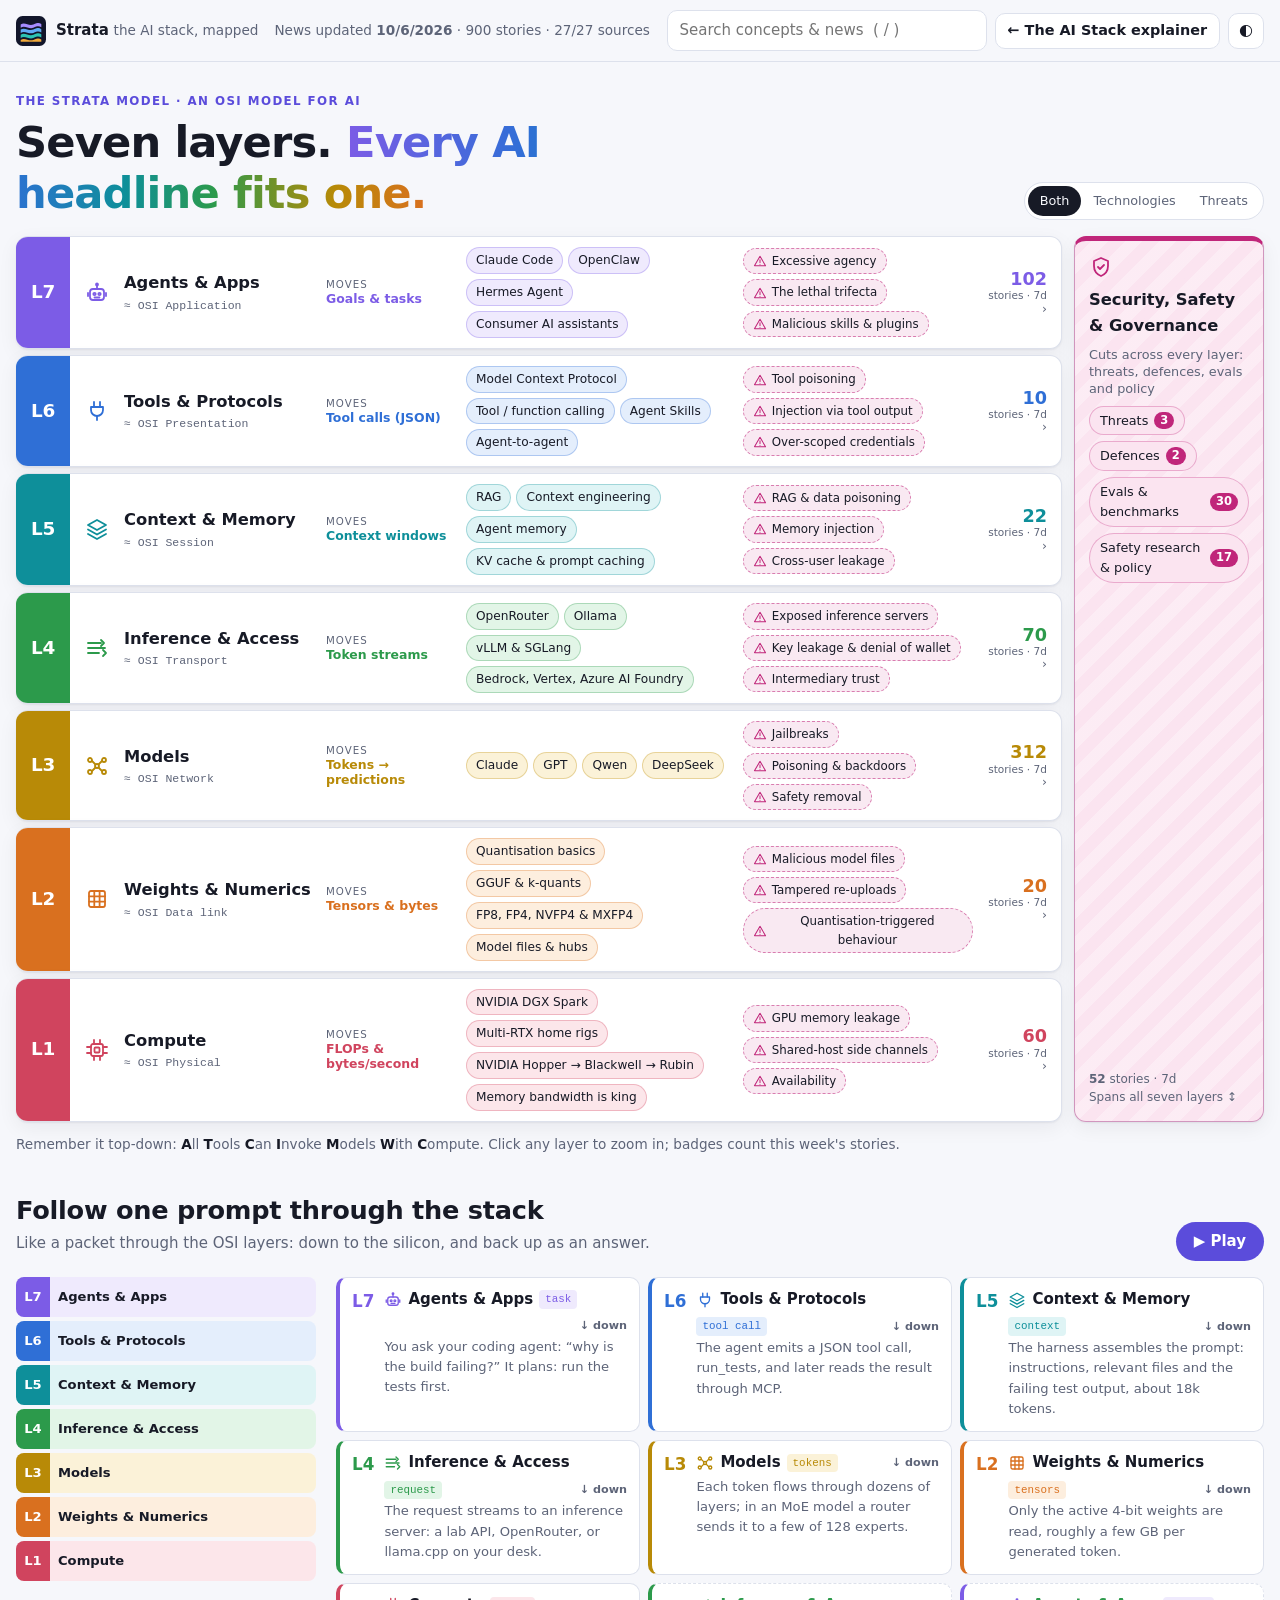
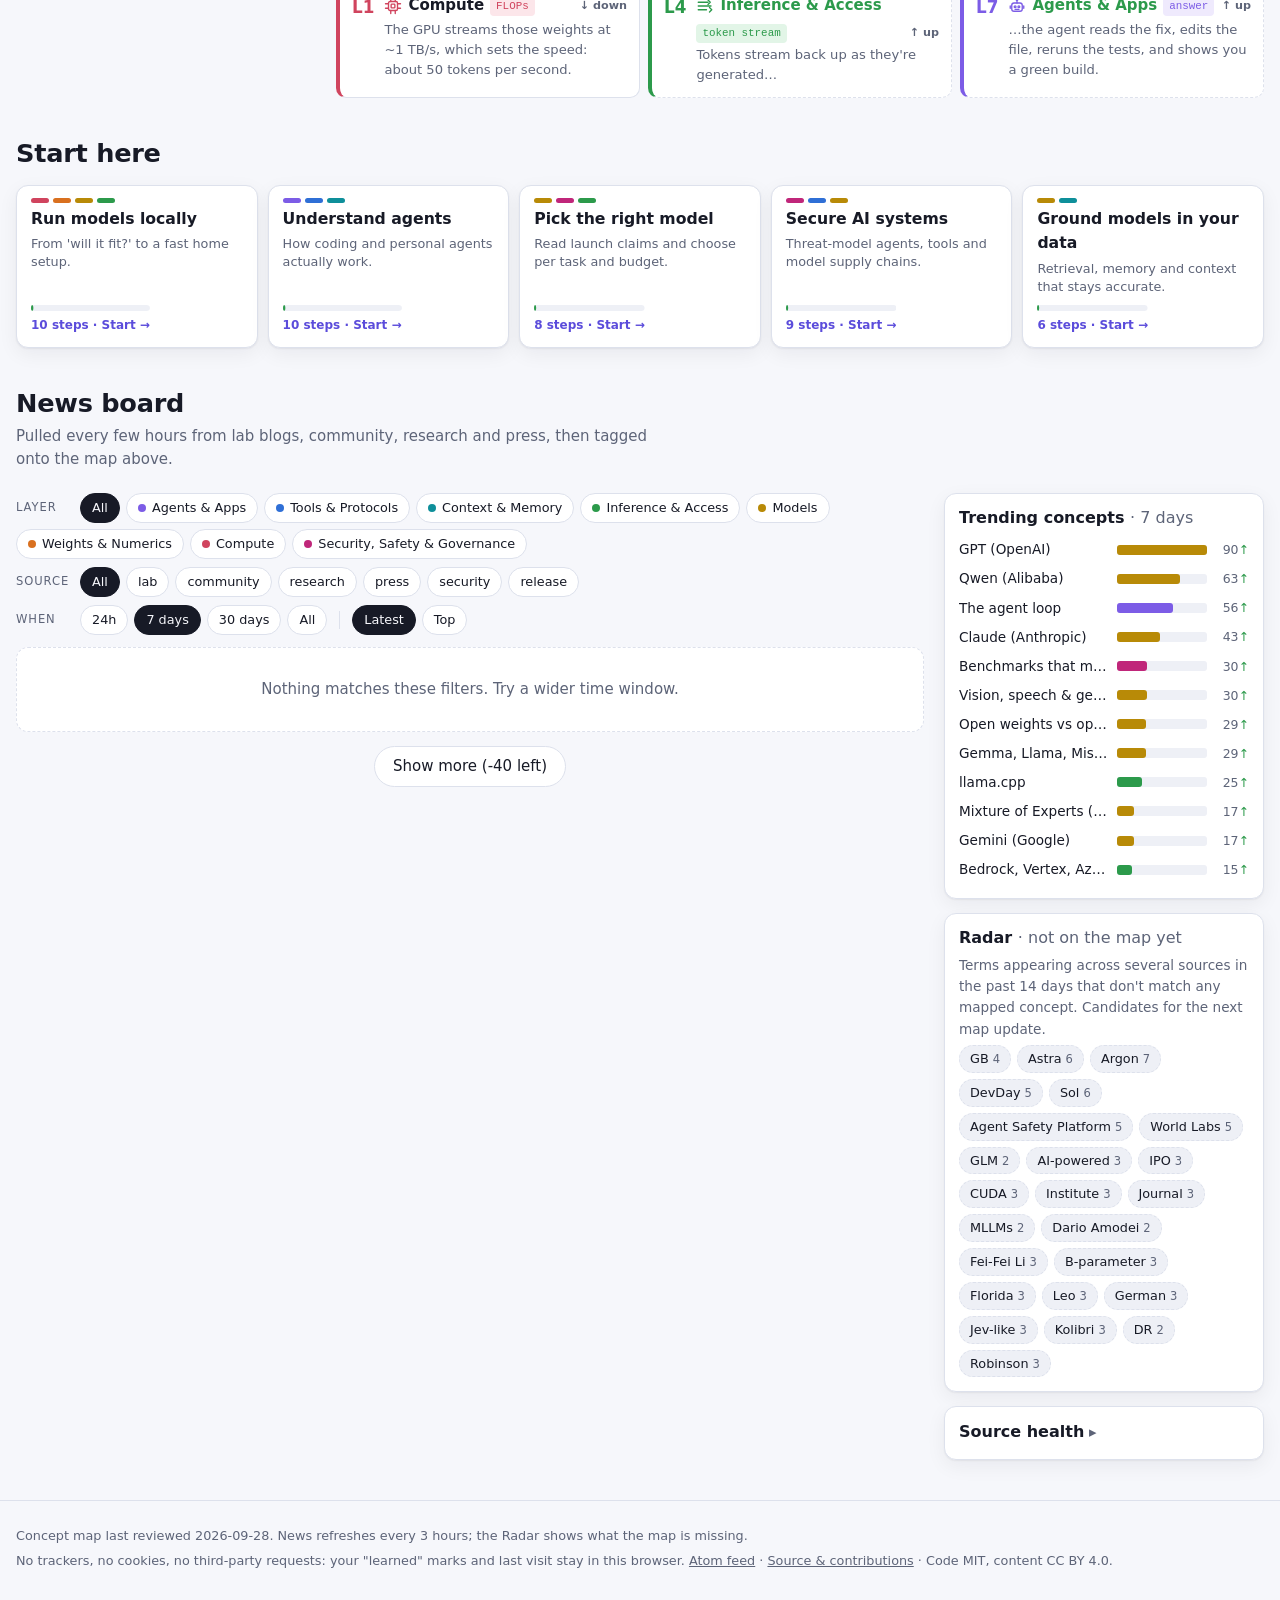
==== site/latest/index.html @ b3de7d46 "Move The AI Stack to the homepage; news map moves to /latest/ The explainer shell is now site/index." ====
<!doctype html>
<html lang="en">
<head>
  <meta charset="utf-8">
  <meta name="viewport" content="width=device-width, initial-scale=1">
  <meta http-equiv="Content-Security-Policy" content="default-src 'self'; script-src 'self'; style-src 'self'; img-src 'self' data:; connect-src 'self'; base-uri 'none'; form-action 'none'">
  <meta name="referrer" content="no-referrer">
  <title>Strata · Latest AI news, mapped</title>
  <meta name="description" content="A visual, self-updating map of the AI and LLM landscape: every concept explained with a diagram, guided learning paths, and a live news board tagged onto the map.">
  <meta name="theme-color" content="#0d1020">
  <meta property="og:type" content="website">
  <meta property="og:title" content="Strata · Latest AI news, mapped">
  <meta property="og:description" content="The Strata Model: an OSI model for AI. Seven layers, explained visually, with threats per layer and news that keeps it current.">
  <meta property="og:url" content="https://hmussana.github.io/Strata/latest/">
  <link rel="canonical" href="https://hmussana.github.io/Strata/latest/">
  <meta property="og:image" content="https://hmussana.github.io/Strata/assets/social-card.png">
  <meta name="twitter:card" content="summary_large_image">
  <link rel="icon" href="../assets/icon.svg" type="image/svg+xml">
  <link rel="apple-touch-icon" href="../assets/icon-192.png">
  <link rel="alternate" type="application/atom+xml" title="Strata news feed" href="../feed.xml">
  <link rel="stylesheet" href="../assets/styles.css">
  <script type="module" src="../assets/app.js"></script>
</head>
<body>
  <header class="topbar">
    <a class="brand" href="#" aria-label="Strata home">
      <img src="../assets/icon.svg" alt="" width="30" height="30">
      <span><strong>Strata</strong> <span class="brand-sub">the AI stack, mapped</span></span>
    </a>
    <div class="status" id="status" aria-live="polite">Loading…</div>
    <div class="top-actions">
      <label class="search">
        <span class="visually-hidden">Search concepts and news</span>
        <input id="search" type="search" placeholder="Search concepts & news  ( / )" autocomplete="off">
      </label>
      <div class="search-results" id="search-results" hidden></div>
      <a class="try-next" href="../"><span class="try-long">← The AI Stack explainer</span><span class="try-short">← Explainer</span></a>
      <button class="icon-btn" id="theme-toggle" type="button" aria-label="Toggle colour theme" title="Toggle theme">◐</button>
    </div>
  </header>

  <main>
    <section class="section hero" id="map" aria-labelledby="map-title">
      <div class="hero-head">
        <div>
          <p class="eyebrow">The Strata Model · an OSI model for AI</p>
          <h1 id="map-title">Seven layers. <span class="grad">Every AI headline fits one.</span></h1>
        </div>
        <div class="view-toggle" role="group" aria-label="What to show on each layer">
          <button type="button" data-view="both" aria-pressed="true">Both</button>
          <button type="button" data-view="tech" aria-pressed="false">Technologies</button>
          <button type="button" data-view="threats" aria-pressed="false">Threats</button>
        </div>
      </div>
      <div class="map-grid tower" id="tower" data-view="both">
        <div class="bands" id="bands"></div>
        <div class="pillar-wrap" id="pillar"></div>
      </div>
      <p class="mnemonic">Remember it top-down: <strong>A</strong>ll <strong>T</strong>ools <strong>C</strong>an <strong>I</strong>nvoke <strong>M</strong>odels <strong>W</strong>ith <strong>C</strong>ompute. Click any layer to zoom in; badges count this week's stories.</p>
    </section>

    <section class="section" id="journey" aria-labelledby="journey-title">
      <div class="section-head">
        <div>
          <h2 id="journey-title">Follow one prompt through the stack</h2>
          <p class="lede">Like a packet through the OSI layers: down to the silicon, and back up as an answer.</p>
        </div>
        <button class="play-btn" id="journey-play" type="button">▶ Play</button>
      </div>
      <div class="journey-wrap">
        <div class="mini-tower" id="mini-tower" aria-hidden="true"></div>
        <ol class="journey" id="journey-steps"></ol>
      </div>
    </section>

    <section class="section" id="start" aria-labelledby="paths-title">
      <div class="section-head"><h2 id="paths-title">Start here</h2></div>
      <div class="paths" id="paths"></div>
    </section>

    <section class="section" id="news" aria-labelledby="news-title">
      <div class="section-head">
        <div>
          <h2 id="news-title">News board</h2>
          <p class="lede">Pulled every few hours from lab blogs, community, research and press, then tagged onto the map above.</p>
        </div>
      </div>
      <div class="news-layout">
        <div class="news-main">
          <div class="filters" id="filters"></div>
          <div class="active-filter" id="active-filter" hidden></div>
          <div class="news-list" id="news-list"></div>
          <button class="more-btn" id="more" type="button" hidden>Show more</button>
        </div>
        <aside class="news-side">
          <div class="card">
            <h3>Trending concepts <span class="muted">· 7 days</span></h3>
            <div id="trending"></div>
          </div>
          <div class="card">
            <h3>Radar <span class="muted">· not on the map yet</span></h3>
            <p class="small muted">Terms appearing across several sources in the past 14 days that don't match any mapped concept. Candidates for the next map update.</p>
            <div id="radar"></div>
          </div>
          <div class="card">
            <details>
              <summary><h3>Source health</h3></summary>
              <div id="sources"></div>
            </details>
          </div>
        </aside>
      </div>
    </section>
  </main>

  <footer class="footer">
    <p>Concept map last reviewed <span id="reviewed">–</span>. News refreshes every 3 hours; the Radar shows what the map is missing.</p>
    <p>No trackers, no cookies, no third-party requests: your "learned" marks and last visit stay in this browser.
      <a href="../feed.xml">Atom feed</a> · <a href="https://github.com/hmussana/Strata">Source &amp; contributions</a> · Code MIT, content CC BY 4.0.</p>
  </footer>

  <div class="drawer-backdrop" id="backdrop" hidden></div>
  <aside class="drawer" id="drawer" aria-hidden="true" aria-labelledby="drawer-title" role="dialog">
    <button class="icon-btn drawer-close" id="drawer-close" type="button" aria-label="Close">✕</button>
    <div id="drawer-body"></div>
  </aside>
</body>
</html>
---- site/assets/styles.css ----
/* ---------- tokens ---------- */
:root {
  --bg: #f6f7fb;
  --surface: #ffffff;
  --surface-2: #eef0f6;
  --border: #dde1ec;
  --text: #171a26;
  --muted: #5d6478;
  --accent: #5b4cdb;
  --focus: #5b4cdb;
  --shadow: 0 1px 2px rgba(20, 24, 40, .06), 0 6px 20px rgba(20, 24, 40, .06);

  /* layer colours: strong (lines/text) + soft (fills) */
  --agents: #7c5ce6;     --agents-soft: #efeafd;
  --tools: #2f6fd6;      --tools-soft: #e4eefc;
  --context: #0e8f9a;    --context-soft: #dff4f5;
  --inference: #2c9a4b;  --inference-soft: #e2f5e7;
  --models: #b88a07;     --models-soft: #fbf2d8;
  --weights: #d9701f;    --weights-soft: #fdeede;
  --compute: #d0445e;    --compute-soft: #fce6ea;
  --security: #c0267a;   --security-soft: #fbe4f0;
  --ok: #2c9a4b;         --ok-soft: #e2f5e7;
  --bad: #d0445e;

  --dg-box: #ffffff;
  --dg-stroke: #b8bfd3;
  --dg-edge: #7a8299;
  --dg-bar: #7c5ce6;

  --radius: 12px;
  --font: ui-sans-serif, system-ui, -apple-system, "Segoe UI", Roboto, "Helvetica Neue", Arial, sans-serif;
  --mono: ui-monospace, "SF Mono", "JetBrains Mono", Menlo, Consolas, monospace;
  color-scheme: light;
}

@media (prefers-color-scheme: dark) {
  :root:not([data-theme="light"]) {
    --bg: #0d1020; --surface: #151a2d; --surface-2: #1c2238; --border: #2a3150;
    --text: #e7e9f3; --muted: #9aa2bd; --accent: #a594ff; --focus: #a594ff;
    --shadow: 0 1px 2px rgba(0, 0, 0, .3), 0 8px 24px rgba(0, 0, 0, .25);
    --agents: #a58cff;     --agents-soft: #262048;
    --tools: #6aa6ff;      --tools-soft: #16284a;
    --context: #3cc7d2;    --context-soft: #0e2e33;
    --inference: #4fcf73;  --inference-soft: #143220;
    --models: #f0c03b;     --models-soft: #372c0c;
    --weights: #ff9a4d;    --weights-soft: #3b2412;
    --compute: #f2718a;    --compute-soft: #3f1923;
    --security: #f06bb4;   --security-soft: #3d1530;
    --ok: #4fcf73;         --ok-soft: #143220;
    --bad: #f2718a;
    --dg-box: #1c2238; --dg-stroke: #3a4366; --dg-edge: #8891ad; --dg-bar: #a58cff;
    color-scheme: dark;
  }
}
:root[data-theme="dark"] {
  --bg: #0d1020; --surface: #151a2d; --surface-2: #1c2238; --border: #2a3150;
  --text: #e7e9f3; --muted: #9aa2bd; --accent: #a594ff; --focus: #a594ff;
  --shadow: 0 1px 2px rgba(0, 0, 0, .3), 0 8px 24px rgba(0, 0, 0, .25);
  --agents: #a58cff;     --agents-soft: #262048;
  --tools: #6aa6ff;      --tools-soft: #16284a;
  --context: #3cc7d2;    --context-soft: #0e2e33;
  --inference: #4fcf73;  --inference-soft: #143220;
  --models: #f0c03b;     --models-soft: #372c0c;
  --weights: #ff9a4d;    --weights-soft: #3b2412;
  --compute: #f2718a;    --compute-soft: #3f1923;
  --security: #f06bb4;   --security-soft: #3d1530;
  --ok: #4fcf73;         --ok-soft: #143220;
  --bad: #f2718a;
  --dg-box: #1c2238; --dg-stroke: #3a4366; --dg-edge: #8891ad; --dg-bar: #a58cff;
  color-scheme: dark;
}

/* per-layer colour binding */
.l-agents { --c: var(--agents); --c-soft: var(--agents-soft); }
.l-tools { --c: var(--tools); --c-soft: var(--tools-soft); }
.l-context { --c: var(--context); --c-soft: var(--context-soft); }
.l-inference { --c: var(--inference); --c-soft: var(--inference-soft); }
.l-models { --c: var(--models); --c-soft: var(--models-soft); }
.l-weights { --c: var(--weights); --c-soft: var(--weights-soft); }
.l-compute { --c: var(--compute); --c-soft: var(--compute-soft); }
.l-security { --c: var(--security); --c-soft: var(--security-soft); }

/* ---------- base ---------- */
* { box-sizing: border-box; }
html { scroll-behavior: smooth; }
body {
  overflow-wrap: break-word;
  margin: 0; background: var(--bg); color: var(--text);
  font: 15px/1.55 var(--font); -webkit-font-smoothing: antialiased;
}
a { color: var(--accent); }
h1, h2, h3 { line-height: 1.2; margin: 0; }
h1 { font-size: clamp(1.5rem, 3vw, 2rem); letter-spacing: -.02em; }
h2 { font-size: clamp(1.3rem, 2.5vw, 1.6rem); letter-spacing: -.01em; }
h3 { font-size: 1rem; }
p { margin: .4em 0; }
button { font: inherit; color: inherit; }
:focus-visible { outline: 2px solid var(--focus); outline-offset: 2px; border-radius: 6px; }
.muted { color: var(--muted); font-weight: 400; }
.small { font-size: .85rem; }
.visually-hidden { position: absolute; width: 1px; height: 1px; overflow: hidden; clip: rect(0 0 0 0); white-space: nowrap; }

/* ---------- top bar ---------- */
.topbar {
  position: sticky; top: 0; z-index: 30;
  display: flex; align-items: center; gap: 16px; flex-wrap: wrap;
  padding: 10px max(16px, calc((100vw - 1320px) / 2));
  background: color-mix(in srgb, var(--bg) 85%, transparent);
  backdrop-filter: blur(10px); border-bottom: 1px solid var(--border);
}
.brand { display: flex; align-items: center; gap: 10px; color: var(--text); text-decoration: none; }
.brand-sub { color: var(--muted); font-size: .85rem; }
.status { color: var(--muted); font-size: .85rem; flex: 1; min-width: 180px; }
.status .pill-new { background: var(--accent); color: #fff; border-radius: 999px; padding: 1px 8px; font-weight: 600; font-size: .78rem; text-decoration: none; }
.top-actions { position: relative; display: flex; gap: 8px; align-items: center; }
.search input {
  width: min(320px, 60vw); padding: 8px 12px; border-radius: 10px;
  border: 1px solid var(--border); background: var(--surface); color: var(--text); font: inherit;
}
.search-results {
  position: absolute; top: calc(100% + 6px); right: 0; width: min(420px, calc(100vw - 32px));
  max-height: 60vh; overflow: auto; background: var(--surface); border: 1px solid var(--border);
  border-radius: var(--radius); box-shadow: var(--shadow); padding: 6px; z-index: 40;
}
.search-results button {
  display: block; width: 100%; text-align: left; background: none; border: 0; padding: 8px 10px;
  border-radius: 8px; cursor: pointer;
}
.search-results button:hover, .search-results button:focus-visible { background: var(--surface-2); }
.search-results .sr-kind { font-size: .75rem; color: var(--muted); }
.search-results .sr-head { font-size: .72rem; text-transform: uppercase; letter-spacing: .08em; color: var(--muted); padding: 6px 10px 2px; }
.icon-btn {
  border: 1px solid var(--border); background: var(--surface); border-radius: 10px;
  width: 36px; height: 36px; cursor: pointer; display: grid; place-items: center; font-size: 1rem;
}

.try-next {
  border: 1px solid var(--border); background: var(--surface); border-radius: 10px; height: 36px; padding: 0 12px;
  display: inline-flex; align-items: center; white-space: nowrap; font-size: .9rem; font-weight: 600; text-decoration: none; color: var(--text);
}
.try-next:hover, .try-next:focus-visible { background: var(--surface-2); }
.try-short { display: none; }
@media (max-width: 640px) { .try-next { font-size: .8rem; padding: 0 8px; } .try-long { display: none; } .try-short { display: inline; } }

/* ---------- sections ---------- */
main { padding: 0 16px; }
.section { max-width: 1320px; margin: 28px auto 40px; }
.section-head { display: flex; justify-content: space-between; align-items: flex-end; gap: 20px; flex-wrap: wrap; margin-bottom: 16px; }
.lede { color: var(--muted); max-width: 70ch; }
.legend { display: flex; gap: 12px; flex-wrap: wrap; font-size: .8rem; color: var(--muted); }
.legend span { display: inline-flex; align-items: center; gap: 6px; }
.legend i { width: 10px; height: 10px; border-radius: 3px; background: var(--c); display: inline-block; }

/* ---------- stack map ---------- */
.map-grid { display: grid; grid-template-columns: minmax(0, 1fr) 190px; gap: 12px; align-items: stretch; }
.bands { display: flex; flex-direction: column; gap: 8px; min-width: 0; }

.band {
  position: relative; background: var(--surface); border: 1px solid var(--border);
  border-left: 5px solid var(--c); border-radius: var(--radius); box-shadow: var(--shadow);
  transition: border-color .2s, transform .2s;
}
.band-head {
  display: grid; grid-template-columns: minmax(180px, 250px) minmax(0, 1fr) auto; gap: 14px;
  align-items: center; padding: 12px 14px; cursor: pointer; width: 100%;
  background: none; border: 0; text-align: left; border-radius: var(--radius);
}
.band-head:hover { background: color-mix(in srgb, var(--c-soft) 55%, transparent); }
.band.open .band-head { background: var(--c-soft); border-bottom-left-radius: 0; border-bottom-right-radius: 0; }
.band-title { font-weight: 700; font-size: 1.02rem; color: var(--text); background: none; border: 0; padding: 0; cursor: pointer; text-align: left; }
.filter-row .sep { width: 1px; height: 18px; background: var(--border); margin: 0 6px; }
.band-tag { color: var(--muted); font-size: .8rem; line-height: 1.35; }
.band-cats { display: flex; flex-wrap: wrap; gap: 6px; }
.chip {
  display: inline-flex; align-items: center; gap: 6px; padding: 4px 10px; border-radius: 999px;
  background: var(--c-soft); color: var(--text); border: 1px solid color-mix(in srgb, var(--c) 30%, transparent);
  font-size: .8rem; cursor: pointer; white-space: nowrap; text-decoration: none;
}
.chip:hover { border-color: var(--c); }
.chip .n { font-variant-numeric: tabular-nums; background: var(--c); color: var(--surface); border-radius: 999px; padding: 0 6px; font-size: .72rem; font-weight: 700; }
.band-meta { text-align: right; font-size: .78rem; color: var(--muted); white-space: nowrap; line-height: 1.5; }
.band-meta strong { color: var(--c); font-size: 1.1rem; font-variant-numeric: tabular-nums; }
.band-chevron { display: inline-block; transition: transform .2s; margin-left: 6px; }
.band.open .band-chevron { transform: rotate(90deg); }

.pillar-wrap { display: flex; }
.pillar {
  flex: 1; display: flex; flex-direction: column; gap: 10px; padding: 14px; cursor: pointer;
  background: repeating-linear-gradient(135deg, var(--c-soft) 0 12px, color-mix(in srgb, var(--c-soft) 70%, var(--surface)) 12px 24px);
  border: 1px solid color-mix(in srgb, var(--c) 40%, var(--border)); border-top: 5px solid var(--c);
  border-radius: var(--radius); text-align: left; box-shadow: var(--shadow);
}
.pillar:hover, .pillar.open { border-color: var(--c); }
.pillar .band-cats { flex-direction: column; align-items: flex-start; }
.pillar { min-width: 0; }
.pillar .chip { white-space: normal; text-align: left; }
.pillar-note { font-size: .75rem; color: var(--muted); margin-top: auto; }

/* zoomed layer panel */
.zoom { padding: 16px 18px 20px; border-top: 1px solid var(--border); animation: zoomIn .25s ease; }
.zoom-panel { background: var(--surface); border: 1px solid var(--border); border-left: 5px solid var(--c); border-radius: var(--radius); box-shadow: var(--shadow); }
@keyframes zoomIn { from { opacity: 0; transform: scale(.985); } to { opacity: 1; transform: none; } }
.zoom-intro > * { min-width: 0; }
.zoom-intro { display: grid; grid-template-columns: minmax(0, 1fr) minmax(0, 1.2fr); gap: 24px; align-items: start; }
.zoom-intro p { color: var(--text); }
.cats { display: grid; grid-template-columns: repeat(auto-fill, minmax(260px, 1fr)); gap: 12px; margin-top: 18px; }
.cat { background: var(--surface-2); border-radius: 10px; padding: 12px; border: 1px solid transparent; }
.cat.flash { border-color: var(--c); animation: flash 1.2s ease; }
@keyframes flash { 0% { box-shadow: 0 0 0 0 var(--c); } 100% { box-shadow: 0 0 0 10px transparent; } }
.cat h4 { margin: 0 0 2px; font-size: .95rem; }
.cat > p { font-size: .8rem; color: var(--muted); margin: 0 0 8px; }
.item-btn {
  display: flex; flex-direction: column; gap: 2px; width: 100%; text-align: left;
  background: var(--surface); border: 1px solid var(--border); border-radius: 8px; padding: 8px 10px;
  margin-top: 6px; cursor: pointer;
}
.item-btn:hover { border-color: var(--c); }
.item-btn .nm { font-weight: 600; font-size: .9rem; }
.item-btn .sm { font-size: .78rem; color: var(--muted); line-height: 1.4; }
.item-btn .heat { font-size: .7rem; background: var(--c); color: var(--surface); border-radius: 999px; padding: 0 6px; vertical-align: 1px; }
.item-btn.learned .nm::after { content: " ✓"; color: var(--ok); }
.kind { font-size: .62rem; margin-right: 4px; text-transform: uppercase; letter-spacing: .06em; color: var(--muted); border: 1px solid var(--border); border-radius: 4px; padding: 0 4px; }
.heat { font-variant-numeric: tabular-nums; font-weight: 700; }
.cat-diagram-btn { background: none; border: 0; color: var(--accent); cursor: pointer; font-size: .78rem; padding: 0; }

/* ---------- diagrams ---------- */
.diagram { margin: 12px 0; }
.dg-scroll { overflow-x: auto; background: var(--surface-2); border-radius: 10px; padding: 12px; }
.dg-svg { display: block; width: 100%; min-width: 520px; height: auto; font-family: var(--font); }
.diagram figcaption { font-size: .78rem; color: var(--muted); margin-top: 6px; }
.dg-box { fill: var(--dg-box); stroke: var(--dg-stroke); stroke-width: 1.2; }
.dg-label { fill: var(--text); font-weight: 650; }
.dg-sub { fill: var(--muted); }
.dg-edge { stroke: var(--dg-edge); stroke-width: 1.6; fill: none; }
.dg-return { stroke-dasharray: 5 4; }
.dg-spoke { stroke-dasharray: 3 4; }
.dg-lifeline { stroke: var(--dg-stroke); stroke-dasharray: 4 5; }
.dg-arrowhead { fill: var(--dg-edge); }
.dg-hl .dg-box, .dg-end .dg-box { fill: var(--c-soft, var(--surface-2)); stroke: var(--c, var(--accent)); stroke-width: 1.6; }
.dg-dim .dg-box { opacity: .55; }
.dg-dim text { opacity: .7; }
.dg-bar { fill: var(--c, var(--dg-bar)); opacity: .85; }
.dg-divider { stroke: var(--dg-stroke); }
.dg-bullet { fill: var(--c, var(--accent)); }
.dg-col0 .dg-box, .dg-col1 .dg-box, .dg-col2 .dg-box { fill: var(--dg-box); }
.dg-col0 .dg-label { fill: var(--c, var(--accent)); }

/* ---------- drawer ---------- */
.drawer-backdrop { position: fixed; inset: 0; background: rgba(8, 10, 20, .45); z-index: 50; }
.drawer {
  position: fixed; top: 0; right: 0; bottom: 0; z-index: 60; width: min(640px, 100vw);
  background: var(--surface); border-left: 1px solid var(--border); box-shadow: var(--shadow);
  display: none; overflow-y: auto; padding: 22px 22px 40px;
}
.drawer.open { display: block; animation: slideIn .25s ease; }
@keyframes slideIn { from { transform: translateX(100%); } to { transform: none; } }
.drawer-close { position: sticky; top: 0; float: right; z-index: 2; }
.crumbs { font-size: .78rem; color: var(--muted); margin-bottom: 6px; }
.crumbs button { background: none; border: 0; padding: 0; color: var(--c); cursor: pointer; font-size: inherit; }
.drawer h2 { margin-bottom: 6px; padding-right: 44px; }
.badges { display: flex; gap: 6px; flex-wrap: wrap; margin: 6px 0 10px; }
.badge { font-size: .72rem; border-radius: 999px; padding: 2px 9px; background: var(--c-soft); color: var(--text); border: 1px solid color-mix(in srgb, var(--c) 35%, transparent); }
.summary-lg { font-size: 1.05rem; font-weight: 500; }
.why { background: var(--c-soft); border-left: 3px solid var(--c); padding: 10px 14px; border-radius: 0 10px 10px 0; margin: 14px 0; }
.why strong { display: block; font-size: .72rem; text-transform: uppercase; letter-spacing: .08em; color: var(--c); }
.drawer h3 { margin: 20px 0 8px; font-size: .8rem; text-transform: uppercase; letter-spacing: .08em; color: var(--muted); }
.related { display: flex; gap: 6px; flex-wrap: wrap; }
.links a { margin-right: 14px; }
.learn-toggle { margin-top: 10px; border: 1px solid var(--border); background: var(--surface-2); border-radius: 999px; padding: 6px 14px; cursor: pointer; }
.learn-toggle[aria-pressed="true"] { background: var(--ok-soft); border-color: var(--ok); }
.mini-news { list-style: none; padding: 0; margin: 0; }
.mini-news li { padding: 8px 0; border-bottom: 1px solid var(--border); }
.mini-news a { color: var(--text); text-decoration: none; font-weight: 550; }
.mini-news a:hover { color: var(--accent); }
.mini-news .meta { font-size: .75rem; color: var(--muted); }

/* ---------- news ---------- */
.news-layout { display: grid; grid-template-columns: minmax(0, 1fr) 320px; gap: 20px; align-items: start; }
.filters { display: flex; flex-direction: column; gap: 8px; margin-bottom: 12px; }
.filter-row { display: flex; flex-wrap: wrap; gap: 6px; align-items: center; }
.filter-row .lbl { font-size: .72rem; text-transform: uppercase; letter-spacing: .08em; color: var(--muted); width: 58px; }
.fbtn {
  border: 1px solid var(--border); background: var(--surface); border-radius: 999px; padding: 4px 11px;
  font-size: .8rem; cursor: pointer; display: inline-flex; gap: 6px; align-items: center;
}
.fbtn[aria-pressed="true"] { background: var(--text); color: var(--bg); border-color: var(--text); }
.fbtn i { width: 8px; height: 8px; border-radius: 50%; background: var(--c); display: inline-block; }
.active-filter { font-size: .85rem; margin-bottom: 10px; }
.active-filter button { margin-left: 8px; }
.news-list { display: flex; flex-direction: column; gap: 10px; }
.news-card {
  background: var(--surface); border: 1px solid var(--border); border-radius: var(--radius);
  padding: 12px 14px; box-shadow: var(--shadow); position: relative;
}
.news-card.is-new { border-left: 3px solid var(--accent); }
.news-card .meta { font-size: .76rem; color: var(--muted); display: flex; gap: 8px; flex-wrap: wrap; align-items: center; }
.news-card h3 { font-size: 1rem; margin: 4px 0; }
.news-card h3 a { color: var(--text); text-decoration: none; }
.news-card h3 a:hover { color: var(--accent); text-decoration: underline; }
.news-card p, .news-card h3 { overflow-wrap: anywhere; }
.news-card p { font-size: .87rem; color: var(--muted); margin: 2px 0 8px; }
.news-card .tags { display: flex; gap: 6px; flex-wrap: wrap; }
.news-card .tags .chip { font-size: .74rem; padding: 2px 8px; }
.src-type { font-size: .66rem; text-transform: uppercase; letter-spacing: .08em; padding: 1px 6px; border-radius: 4px; background: var(--surface-2); color: var(--muted); }
.new-dot { font-size: .66rem; font-weight: 700; color: var(--accent); text-transform: uppercase; letter-spacing: .08em; }
.more-btn { margin: 14px auto; display: block; border: 1px solid var(--border); background: var(--surface); padding: 8px 18px; border-radius: 999px; cursor: pointer; }
.empty { padding: 30px; text-align: center; color: var(--muted); background: var(--surface); border: 1px dashed var(--border); border-radius: var(--radius); }
.empty code { font-family: var(--mono); font-size: .85em; background: var(--surface-2); padding: 1px 5px; border-radius: 4px; }

.news-side { display: flex; flex-direction: column; gap: 14px; position: sticky; top: 74px; }
.card { background: var(--surface); border: 1px solid var(--border); border-radius: var(--radius); padding: 14px; box-shadow: var(--shadow); }
.card h3 { margin-bottom: 8px; }
.card summary { cursor: pointer; list-style: none; }
.card summary h3 { display: inline; }
.card summary::after { content: " ▸"; color: var(--muted); }
.card details[open] summary::after { content: " ▾"; }
.trend-row { display: grid; grid-template-columns: minmax(0, 1fr) 90px 34px; gap: 8px; align-items: center; padding: 4px 0; background: none; border: 0; width: 100%; text-align: left; cursor: pointer; font-size: .85rem; }
.trend-row:hover .tn { color: var(--accent); }
.trend-row .tn { overflow: hidden; text-overflow: ellipsis; white-space: nowrap; }
.trend-row svg { width: 90px; height: 10px; display: block; }
.trend-row svg rect.bg { fill: var(--surface-2); }
.trend-row svg rect.fg { fill: var(--c); }
.trend-row .tv { font-variant-numeric: tabular-nums; text-align: right; font-size: .78rem; color: var(--muted); }
.up { color: var(--ok); }
.down { color: var(--bad); }
.radar-list { display: flex; flex-wrap: wrap; gap: 6px; }
.radar-list button { border: 1px dashed var(--border); background: var(--surface-2); border-radius: 999px; padding: 3px 10px; font-size: .8rem; cursor: pointer; }
.radar-list button:hover { border-color: var(--accent); }
.radar-list .n { color: var(--muted); font-size: .72rem; margin-left: 4px; }
.src-row { display: flex; justify-content: space-between; gap: 8px; font-size: .8rem; padding: 3px 0; border-bottom: 1px solid var(--border); }
.src-row .ok { color: var(--ok); }
.src-row .err { color: var(--bad); }

.footer { max-width: 1320px; margin: 0 auto; padding: 20px 16px 40px; color: var(--muted); font-size: .8rem; border-top: 1px solid var(--border); }

/* ---------- responsive ---------- */
@media (max-width: 1000px) {
  .news-layout { grid-template-columns: minmax(0, 1fr); }
  .news-side { position: static; }
  .zoom-intro { grid-template-columns: minmax(0, 1fr); }
}
@media (max-width: 760px) {
  .map-grid { grid-template-columns: 1fr; }
  .pillar .band-cats { flex-direction: row; flex-wrap: wrap; }
  .band-head { grid-template-columns: 1fr auto; }
  .band-head .band-cats { grid-column: 1 / -1; grid-row: 2; }
  .brand-sub { display: none; }
  .status { order: 3; flex-basis: 100%; }
  .top-actions { flex: 1; justify-content: flex-end; }
  .search input { width: 100%; }
  .search { flex: 1; }
  .drawer { padding: 16px 16px 40px; }
}
@media (prefers-reduced-motion: reduce) {
  *, *::before, *::after { animation: none !important; transition: none !important; scroll-behavior: auto !important; }
}

/* ---------- intro & learning paths ---------- */
.intro { margin-top: 36px; }
.intro h1 { font-size: clamp(1.7rem, 4vw, 2.6rem); max-width: 22ch; }
.intro .grad {
  background: linear-gradient(90deg, var(--agents), var(--tools) 30%, var(--context) 50%, var(--inference) 65%, var(--models) 85%, var(--weights));
  -webkit-background-clip: text; background-clip: text; color: transparent;
}
.intro .lede { font-size: 1.02rem; margin: 10px 0 18px; }
.paths { display: grid; grid-template-columns: repeat(auto-fill, minmax(210px, 1fr)); gap: 10px; }
.path-card {
  display: flex; flex-direction: column; gap: 4px; text-align: left; cursor: pointer;
  background: var(--surface); border: 1px solid var(--border); border-radius: var(--radius);
  padding: 12px 14px; box-shadow: var(--shadow); transition: border-color .15s, transform .15s;
}
.path-card:hover { border-color: var(--accent); transform: translateY(-1px); }
.path-card strong { font-size: .98rem; }
.path-blurb { font-size: .8rem; color: var(--muted); line-height: 1.4; flex: 1; }
.path-dots { display: flex; gap: 4px; }
.path-dots i { width: 18px; height: 5px; border-radius: 3px; background: var(--c); }
.path-foot { display: flex; flex-direction: column; gap: 5px; font-size: .75rem; color: var(--accent); font-weight: 600; margin-top: 6px; }
.path-foot svg { width: 100%; height: 6px; display: block; }
.path-foot rect.bg { fill: var(--surface-2); }
.path-foot rect.fg { fill: var(--ok); }
.path-nav {
  display: flex; justify-content: space-between; align-items: center; gap: 10px; flex-wrap: wrap;
  font-size: .8rem; color: var(--muted); background: var(--surface-2); border-radius: 10px;
  padding: 8px 12px; margin: 0 44px 12px 0;
}
.path-nav-bottom { margin: 22px 0 0; }
.path-steps { display: flex; gap: 3px; }
.path-steps i { width: 14px; height: 5px; border-radius: 3px; background: var(--border); }
.path-steps i.done { background: var(--ok); }
.path-steps i.cur { background: var(--c, var(--accent)); outline: 1px solid var(--text); }
.footer a { color: var(--muted); }

/* ---------- Strata Model tower ---------- */
.hero { margin-top: 30px; }
.hero-head { display: flex; justify-content: space-between; align-items: flex-end; gap: 16px; flex-wrap: wrap; margin-bottom: 16px; }
.eyebrow { text-transform: uppercase; letter-spacing: .12em; font-size: .74rem; font-weight: 700; color: var(--accent); margin: 0 0 6px; }
.hero h1 { font-size: clamp(1.7rem, 4vw, 2.7rem); max-width: 24ch; }
.hero .grad {
  background: linear-gradient(90deg, var(--agents), var(--tools) 30%, var(--context) 50%, var(--inference) 65%, var(--models) 85%, var(--weights));
  -webkit-background-clip: text; background-clip: text; color: transparent;
}
.view-toggle { display: inline-flex; border: 1px solid var(--border); border-radius: 999px; padding: 3px; background: var(--surface); }
.view-toggle button { border: 0; background: none; border-radius: 999px; padding: 5px 12px; font-size: .8rem; cursor: pointer; color: var(--muted); }
.view-toggle button[aria-pressed="true"] { background: var(--text); color: var(--bg); }
.mnemonic { color: var(--muted); font-size: .85rem; margin-top: 12px; }
.mnemonic strong { color: var(--text); }

.tower .bands { gap: 6px; }
.tower .band { border-left-width: 0; overflow: hidden; }
.tower .band-head {
  grid-template-columns: 54px 30px minmax(150px, 190px) 128px minmax(0, 1.15fr) minmax(0, 1fr) 62px;
  gap: 12px; padding: 10px 14px 10px 0; min-height: 68px;
}
.lnum {
  align-self: stretch; display: grid; place-items: center; margin: -10px 0;
  background: var(--c); color: var(--surface); font-weight: 800; font-size: 1.15rem; letter-spacing: -.02em;
}
.licon { color: var(--c); display: grid; place-items: center; }
.ico { width: 24px; height: 24px; }
.ico-s { width: 14px; height: 14px; flex: none; }
.ltitle { display: flex; flex-direction: column; gap: 1px; min-width: 0; }
.osi { font-size: .72rem; color: var(--muted); font-family: var(--mono); }
.lmoves { display: flex; flex-direction: column; font-size: .78rem; line-height: 1.25; }
.moves-label { font-size: .64rem; text-transform: uppercase; letter-spacing: .1em; color: var(--muted); }
.moves { font-weight: 600; color: var(--c); }
.lcol { display: flex; flex-wrap: wrap; gap: 5px; min-width: 0; }
.lcol .chip { font-size: .76rem; padding: 3px 9px; }
.threat-pill {
  display: inline-flex; align-items: center; gap: 5px; font-size: .74rem; padding: 3px 9px; border-radius: 999px; cursor: pointer;
  background: color-mix(in srgb, var(--security) 10%, var(--surface)); color: var(--text);
  border: 1px dashed color-mix(in srgb, var(--security) 55%, transparent);
}
.threat-pill .ico-s { color: var(--security); }
.threat-pill:hover { border-style: solid; }
.tower .band-meta { display: flex; flex-direction: column; align-items: flex-end; line-height: 1.15; }
.tower .band-meta span:first-of-type { font-size: .66rem; }
.tower[data-view="tech"] .col-threats, .tower[data-view="threats"] .col-tech { display: none; }
.tower[data-view="tech"] .band-head, .tower[data-view="threats"] .band-head {
  grid-template-columns: 54px 30px minmax(150px, 190px) 128px minmax(0, 1fr) 62px;
}
.tower .pillar { gap: 8px; }
.tower .pillar .licon { justify-content: start; }

/* zoomed layer: plain words + threats */
.plain { display: grid; grid-template-columns: minmax(0, 1fr) auto; gap: 16px; align-items: center; background: var(--c-soft); border-radius: 10px; padding: 12px 16px; margin-bottom: 16px; }
.plain-label { display: block; font-size: .68rem; text-transform: uppercase; letter-spacing: .1em; font-weight: 700; color: var(--c); margin-bottom: 2px; }
.plain-text { font-size: .98rem; }
.plain-facts { display: flex; gap: 18px; margin: 0; }
.plain-facts dt { font-size: .66rem; text-transform: uppercase; letter-spacing: .1em; color: var(--muted); }
.plain-facts dd { margin: 0; font-weight: 700; color: var(--c); white-space: nowrap; }
.zoom-h, .cat, .band, #journey { scroll-margin-top: 84px; }
.zoom-h { display: flex; align-items: center; gap: 6px; font-size: .78rem; text-transform: uppercase; letter-spacing: .1em; color: var(--muted); margin: 22px 0 10px; }
.zoom-h .ico-s { color: var(--security); }
.threats { display: grid; grid-template-columns: repeat(auto-fill, minmax(240px, 1fr)); gap: 10px; }
.threat {
  border: 1px solid color-mix(in srgb, var(--security) 35%, var(--border)); border-top: 3px solid var(--security);
  border-radius: 10px; padding: 12px; background: var(--surface); display: flex; flex-direction: column; gap: 4px;
}
.threat p { font-size: .82rem; margin: 0; color: var(--text); }
.threat .t-ex, .threat .t-def { color: var(--muted); }
.threat .t-ex span, .threat .t-def span { display: block; font-size: .64rem; text-transform: uppercase; letter-spacing: .1em; font-weight: 700; margin-top: 4px; }
.threat .t-ex span { color: var(--security); }
.threat .t-def span { color: var(--ok); }
.threat .chip { align-self: flex-start; margin-top: 6px; font-size: .74rem; }

/* follow a prompt */
.play-btn { border: 0; background: var(--accent); color: #fff; border-radius: 999px; padding: 8px 18px; font-weight: 700; cursor: pointer; }
.journey-wrap { display: grid; grid-template-columns: 300px minmax(0, 1fr); gap: 20px; align-items: start; }
.mini-tower { position: sticky; top: 84px; display: flex; flex-direction: column; gap: 4px; }
.mt-row {
  display: grid; grid-template-columns: 34px 1fr auto; align-items: center; gap: 8px; height: 40px; padding: 0 10px 0 0;
  background: var(--c-soft); border-radius: 8px; overflow: hidden; font-size: .82rem; font-weight: 600; transition: transform .3s, box-shadow .3s;
}
.mt-num { align-self: stretch; display: grid; place-items: center; background: var(--c); color: var(--surface); font-weight: 800; }
.mt-row.hot { transform: translateX(8px); box-shadow: 0 0 0 2px var(--c), var(--shadow); }
.packet { font-family: var(--mono); font-size: .7rem; color: var(--surface); background: var(--c); border-radius: 999px; padding: 0 8px; }
.packet:empty { display: none; }
.journey { list-style: none; margin: 0; padding: 0; display: grid; grid-template-columns: repeat(auto-fill, minmax(260px, 1fr)); gap: 8px; }
.j-step {
  position: relative; display: grid; grid-template-columns: auto 1fr; grid-template-rows: auto 1fr; gap: 2px 10px;
  background: var(--surface); border: 1px solid var(--border); border-left: 4px solid var(--c); border-radius: 10px; padding: 10px 12px;
  transition: transform .25s, box-shadow .25s, opacity .25s;
}
.j-num { grid-row: 1 / 3; font-weight: 800; color: var(--c); font-size: 1.05rem; }
.j-arrow { margin-left: auto; color: var(--muted); font-size: .7rem; font-weight: 700; white-space: nowrap; }
.j-step.up { border-style: dashed; border-left-style: solid; }
.j-head { display: flex; align-items: center; gap: 6px; flex-wrap: wrap; }
.j-head .ico { width: 18px; height: 18px; color: var(--c); }
.j-unit { font-family: var(--mono); font-size: .68rem; padding: 1px 6px; border-radius: 4px; background: var(--c-soft); color: var(--c); }
.j-step p { grid-column: 2; margin: 2px 0 0; font-size: .82rem; color: var(--muted); }
.journey:has(.active) .j-step { opacity: .45; }
.journey .j-step.done { opacity: .8; }
.journey .j-step.active { opacity: 1; transform: translateY(-3px); box-shadow: 0 0 0 2px var(--c), var(--shadow); }

@media (max-width: 1100px) {
  .tower .band-head, .tower[data-view] .band-head {
    grid-template-columns: 46px 26px minmax(0, 1fr) auto;
    grid-template-areas: "num icon title meta" "num moves moves moves" "num tech tech tech" "num threats threats threats";
    row-gap: 6px;
  }
  .lnum { grid-area: num; margin: -10px 0; }
  .licon { grid-area: icon; }
  .ltitle { grid-area: title; }
  .lmoves { grid-area: moves; flex-direction: row; gap: 6px; align-items: baseline; }
  .col-tech { grid-area: tech; }
  .col-threats { grid-area: threats; }
  .tower .band-meta { grid-area: meta; flex-direction: row; gap: 4px; align-items: baseline; }
  .plain { grid-template-columns: minmax(0, 1fr); }
  .journey-wrap { grid-template-columns: minmax(0, 1fr); }
  .mini-tower { position: static; }
}
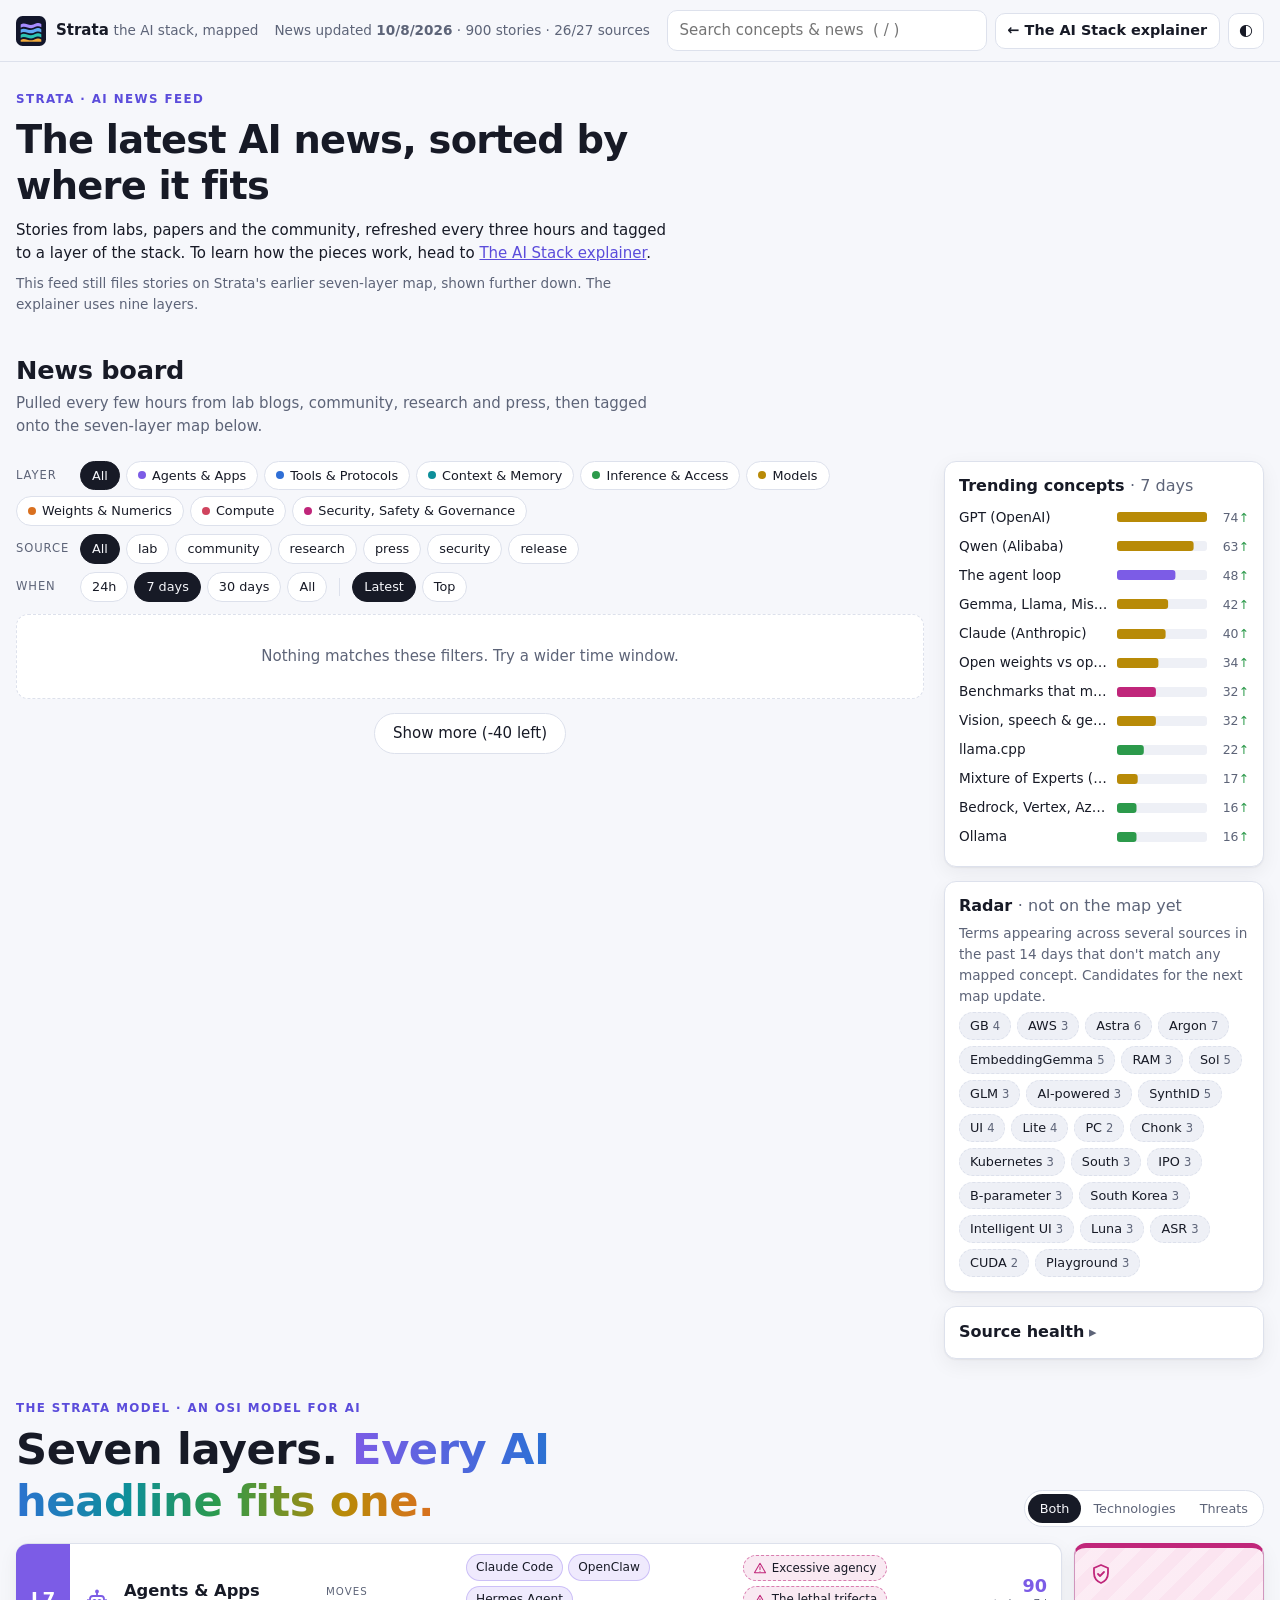
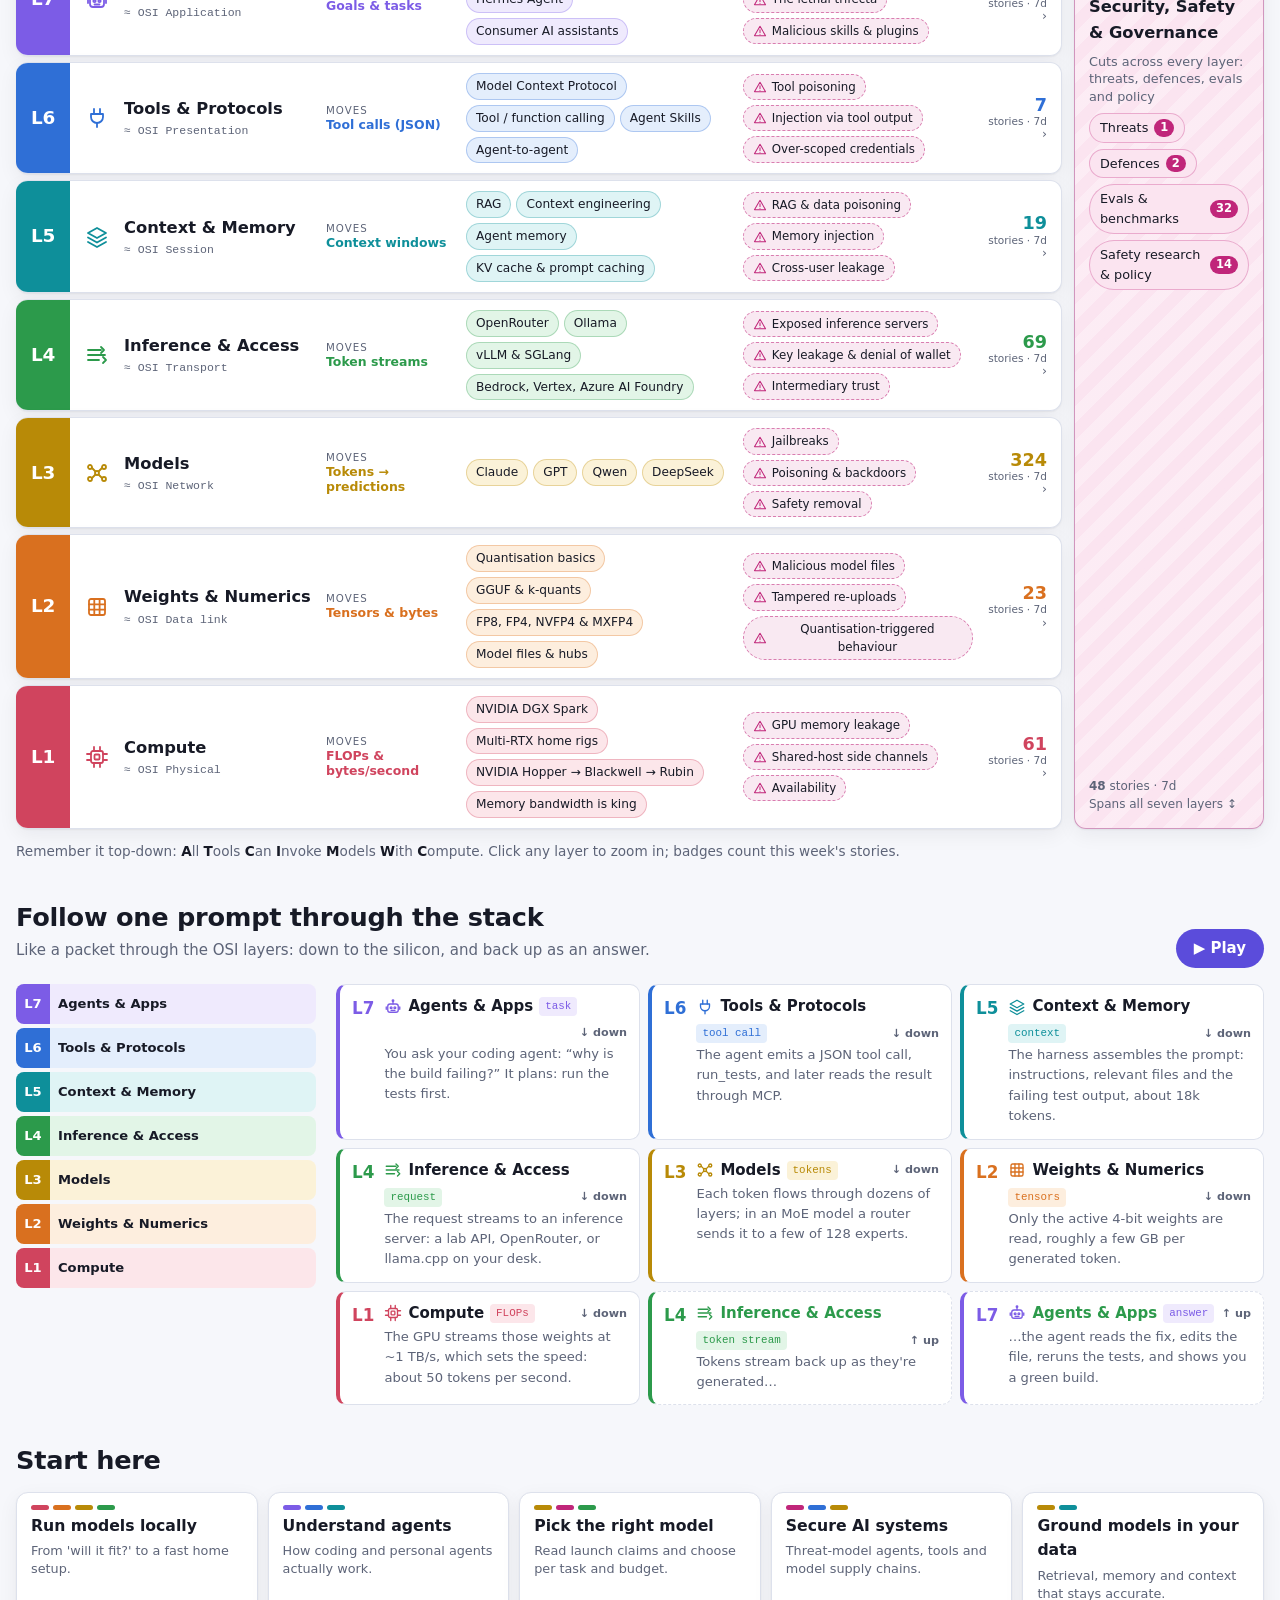
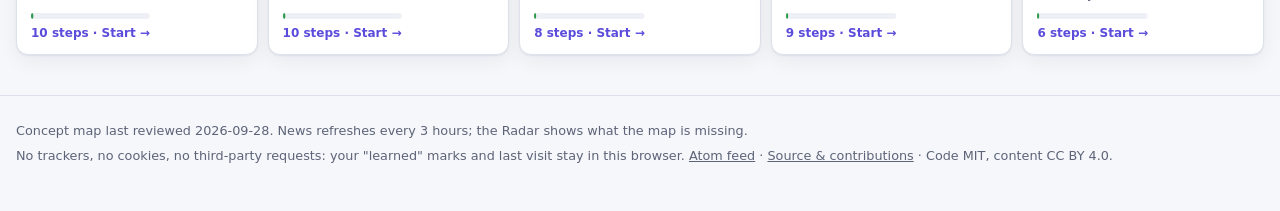
==== commit a9bc4e7c: "Explain what Strata is on the landing page; rename Latest to AI news - Landing page opens with a sho" ====
--- a/site/latest/index.html
+++ b/site/latest/index.html
@@ -3,126 +3,13 @@
 <head>
   <meta charset="utf-8">
   <meta name="viewport" content="width=device-width, initial-scale=1">
-  <meta http-equiv="Content-Security-Policy" content="default-src 'self'; script-src 'self'; style-src 'self'; img-src 'self' data:; connect-src 'self'; base-uri 'none'; form-action 'none'">
-  <meta name="referrer" content="no-referrer">
-  <title>Strata · Latest AI news, mapped</title>
-  <meta name="description" content="A visual, self-updating map of the AI and LLM landscape: every concept explained with a diagram, guided learning paths, and a live news board tagged onto the map.">
-  <meta name="theme-color" content="#0d1020">
-  <meta property="og:type" content="website">
-  <meta property="og:title" content="Strata · Latest AI news, mapped">
-  <meta property="og:description" content="The Strata Model: an OSI model for AI. Seven layers, explained visually, with threats per layer and news that keeps it current.">
-  <meta property="og:url" content="https://hmussana.github.io/Strata/latest/">
-  <link rel="canonical" href="https://hmussana.github.io/Strata/latest/">
-  <meta property="og:image" content="https://hmussana.github.io/Strata/assets/social-card.png">
-  <meta name="twitter:card" content="summary_large_image">
-  <link rel="icon" href="../assets/icon.svg" type="image/svg+xml">
-  <link rel="apple-touch-icon" href="../assets/icon-192.png">
-  <link rel="alternate" type="application/atom+xml" title="Strata news feed" href="../feed.xml">
-  <link rel="stylesheet" href="../assets/styles.css">
-  <script type="module" src="../assets/app.js"></script>
+  <meta http-equiv="Content-Security-Policy" content="default-src 'self'; script-src 'self'; style-src 'self'; img-src 'self' data:; base-uri 'none'; form-action 'none'">
+  <meta name="robots" content="noindex">
+  <link rel="canonical" href="https://hmussana.github.io/Strata/news/">
+  <title>Strata · AI news feed</title>
+  <script src="redirect.js"></script>
 </head>
 <body>
-  <header class="topbar">
-    <a class="brand" href="#" aria-label="Strata home">
-      <img src="../assets/icon.svg" alt="" width="30" height="30">
-      <span><strong>Strata</strong> <span class="brand-sub">the AI stack, mapped</span></span>
-    </a>
-    <div class="status" id="status" aria-live="polite">Loading…</div>
-    <div class="top-actions">
-      <label class="search">
-        <span class="visually-hidden">Search concepts and news</span>
-        <input id="search" type="search" placeholder="Search concepts & news  ( / )" autocomplete="off">
-      </label>
-      <div class="search-results" id="search-results" hidden></div>
-      <a class="try-next" href="../"><span class="try-long">← The AI Stack explainer</span><span class="try-short">← Explainer</span></a>
-      <button class="icon-btn" id="theme-toggle" type="button" aria-label="Toggle colour theme" title="Toggle theme">◐</button>
-    </div>
-  </header>
-
-  <main>
-    <section class="section hero" id="map" aria-labelledby="map-title">
-      <div class="hero-head">
-        <div>
-          <p class="eyebrow">The Strata Model · an OSI model for AI</p>
-          <h1 id="map-title">Seven layers. <span class="grad">Every AI headline fits one.</span></h1>
-        </div>
-        <div class="view-toggle" role="group" aria-label="What to show on each layer">
-          <button type="button" data-view="both" aria-pressed="true">Both</button>
-          <button type="button" data-view="tech" aria-pressed="false">Technologies</button>
-          <button type="button" data-view="threats" aria-pressed="false">Threats</button>
-        </div>
-      </div>
-      <div class="map-grid tower" id="tower" data-view="both">
-        <div class="bands" id="bands"></div>
-        <div class="pillar-wrap" id="pillar"></div>
-      </div>
-      <p class="mnemonic">Remember it top-down: <strong>A</strong>ll <strong>T</strong>ools <strong>C</strong>an <strong>I</strong>nvoke <strong>M</strong>odels <strong>W</strong>ith <strong>C</strong>ompute. Click any layer to zoom in; badges count this week's stories.</p>
-    </section>
-
-    <section class="section" id="journey" aria-labelledby="journey-title">
-      <div class="section-head">
-        <div>
-          <h2 id="journey-title">Follow one prompt through the stack</h2>
-          <p class="lede">Like a packet through the OSI layers: down to the silicon, and back up as an answer.</p>
-        </div>
-        <button class="play-btn" id="journey-play" type="button">▶ Play</button>
-      </div>
-      <div class="journey-wrap">
-        <div class="mini-tower" id="mini-tower" aria-hidden="true"></div>
-        <ol class="journey" id="journey-steps"></ol>
-      </div>
-    </section>
-
-    <section class="section" id="start" aria-labelledby="paths-title">
-      <div class="section-head"><h2 id="paths-title">Start here</h2></div>
-      <div class="paths" id="paths"></div>
-    </section>
-
-    <section class="section" id="news" aria-labelledby="news-title">
-      <div class="section-head">
-        <div>
-          <h2 id="news-title">News board</h2>
-          <p class="lede">Pulled every few hours from lab blogs, community, research and press, then tagged onto the map above.</p>
-        </div>
-      </div>
-      <div class="news-layout">
-        <div class="news-main">
-          <div class="filters" id="filters"></div>
-          <div class="active-filter" id="active-filter" hidden></div>
-          <div class="news-list" id="news-list"></div>
-          <button class="more-btn" id="more" type="button" hidden>Show more</button>
-        </div>
-        <aside class="news-side">
-          <div class="card">
-            <h3>Trending concepts <span class="muted">· 7 days</span></h3>
-            <div id="trending"></div>
-          </div>
-          <div class="card">
-            <h3>Radar <span class="muted">· not on the map yet</span></h3>
-            <p class="small muted">Terms appearing across several sources in the past 14 days that don't match any mapped concept. Candidates for the next map update.</p>
-            <div id="radar"></div>
-          </div>
-          <div class="card">
-            <details>
-              <summary><h3>Source health</h3></summary>
-              <div id="sources"></div>
-            </details>
-          </div>
-        </aside>
-      </div>
-    </section>
-  </main>
-
-  <footer class="footer">
-    <p>Concept map last reviewed <span id="reviewed">–</span>. News refreshes every 3 hours; the Radar shows what the map is missing.</p>
-    <p>No trackers, no cookies, no third-party requests: your "learned" marks and last visit stay in this browser.
-      <a href="../feed.xml">Atom feed</a> · <a href="https://github.com/hmussana/Strata">Source &amp; contributions</a> · Code MIT, content CC BY 4.0.</p>
-  </footer>
-
-  <div class="drawer-backdrop" id="backdrop" hidden></div>
-  <aside class="drawer" id="drawer" aria-hidden="true" aria-labelledby="drawer-title" role="dialog">
-    <button class="icon-btn drawer-close" id="drawer-close" type="button" aria-label="Close">✕</button>
-    <div id="drawer-body"></div>
-  </aside>
+  <p>The news feed has moved to <a href="../news/">Strata's AI news feed</a>.</p>
 </body>
 </html>
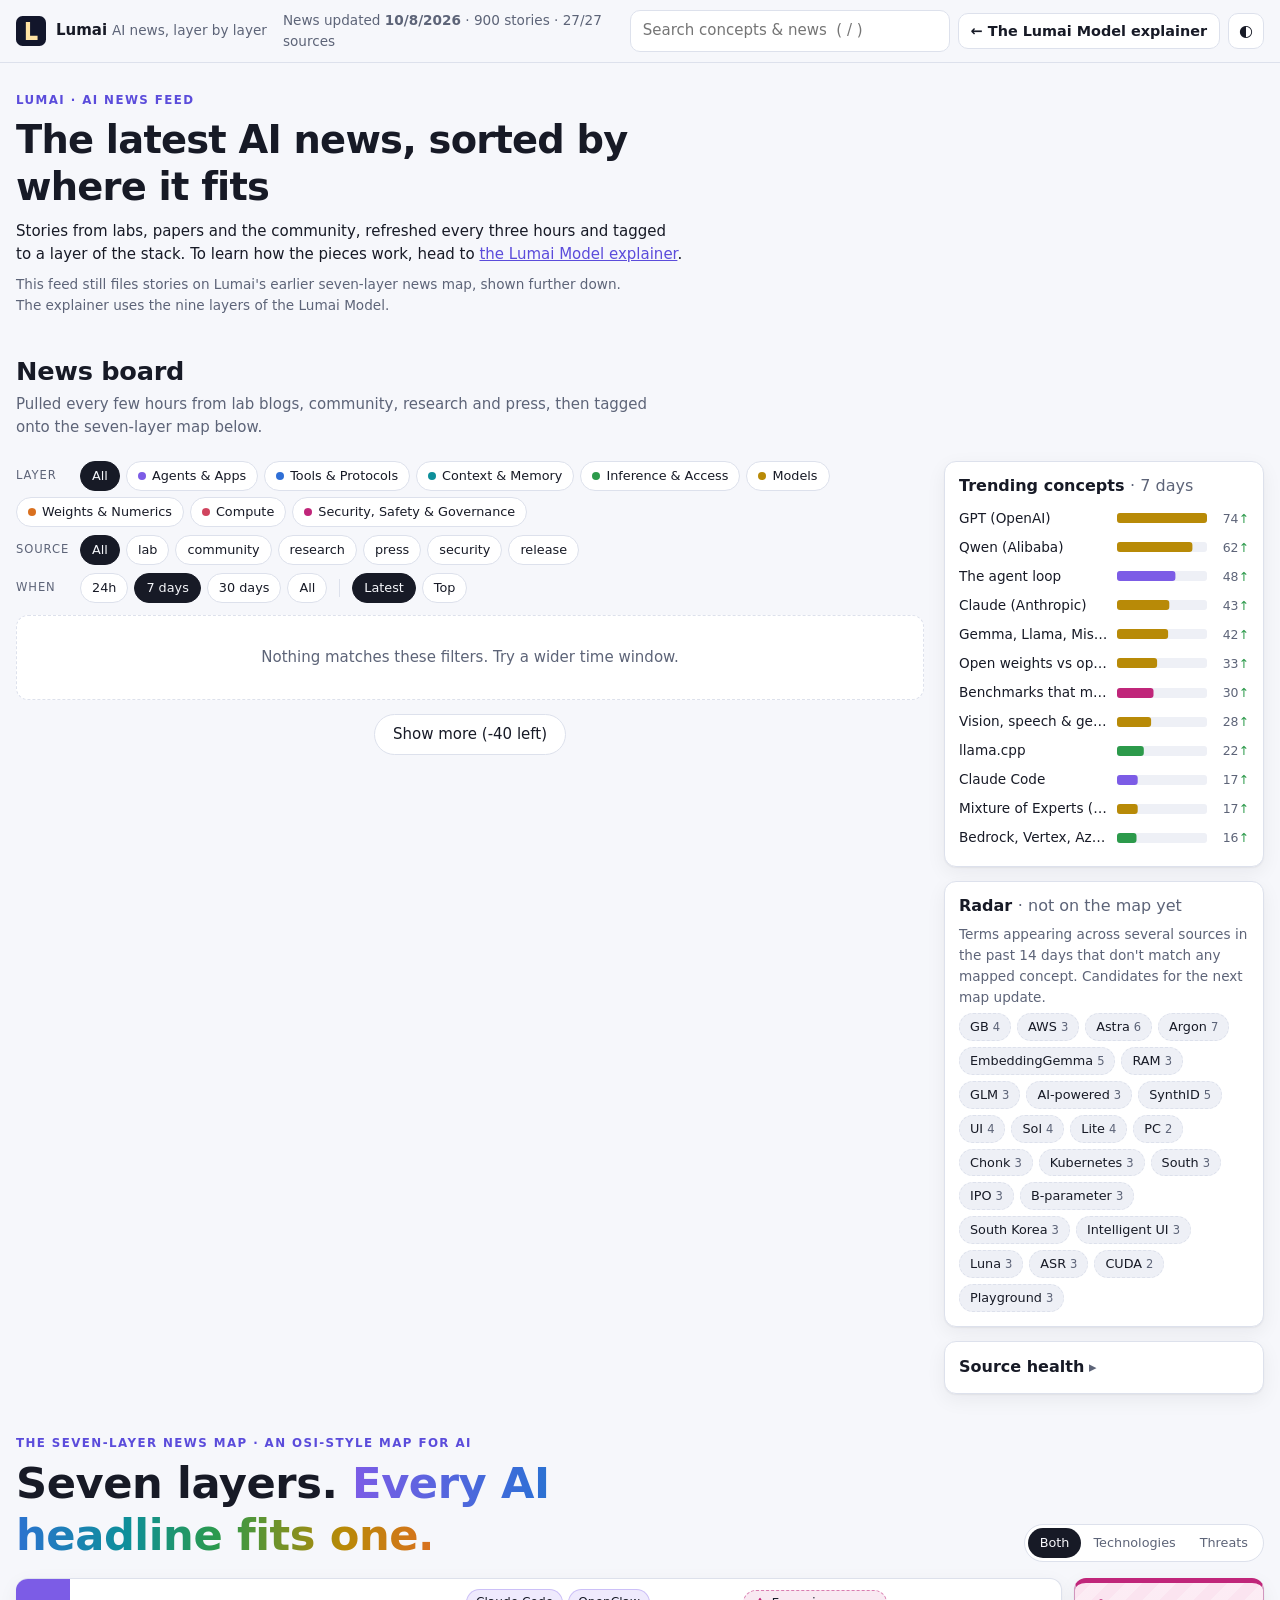
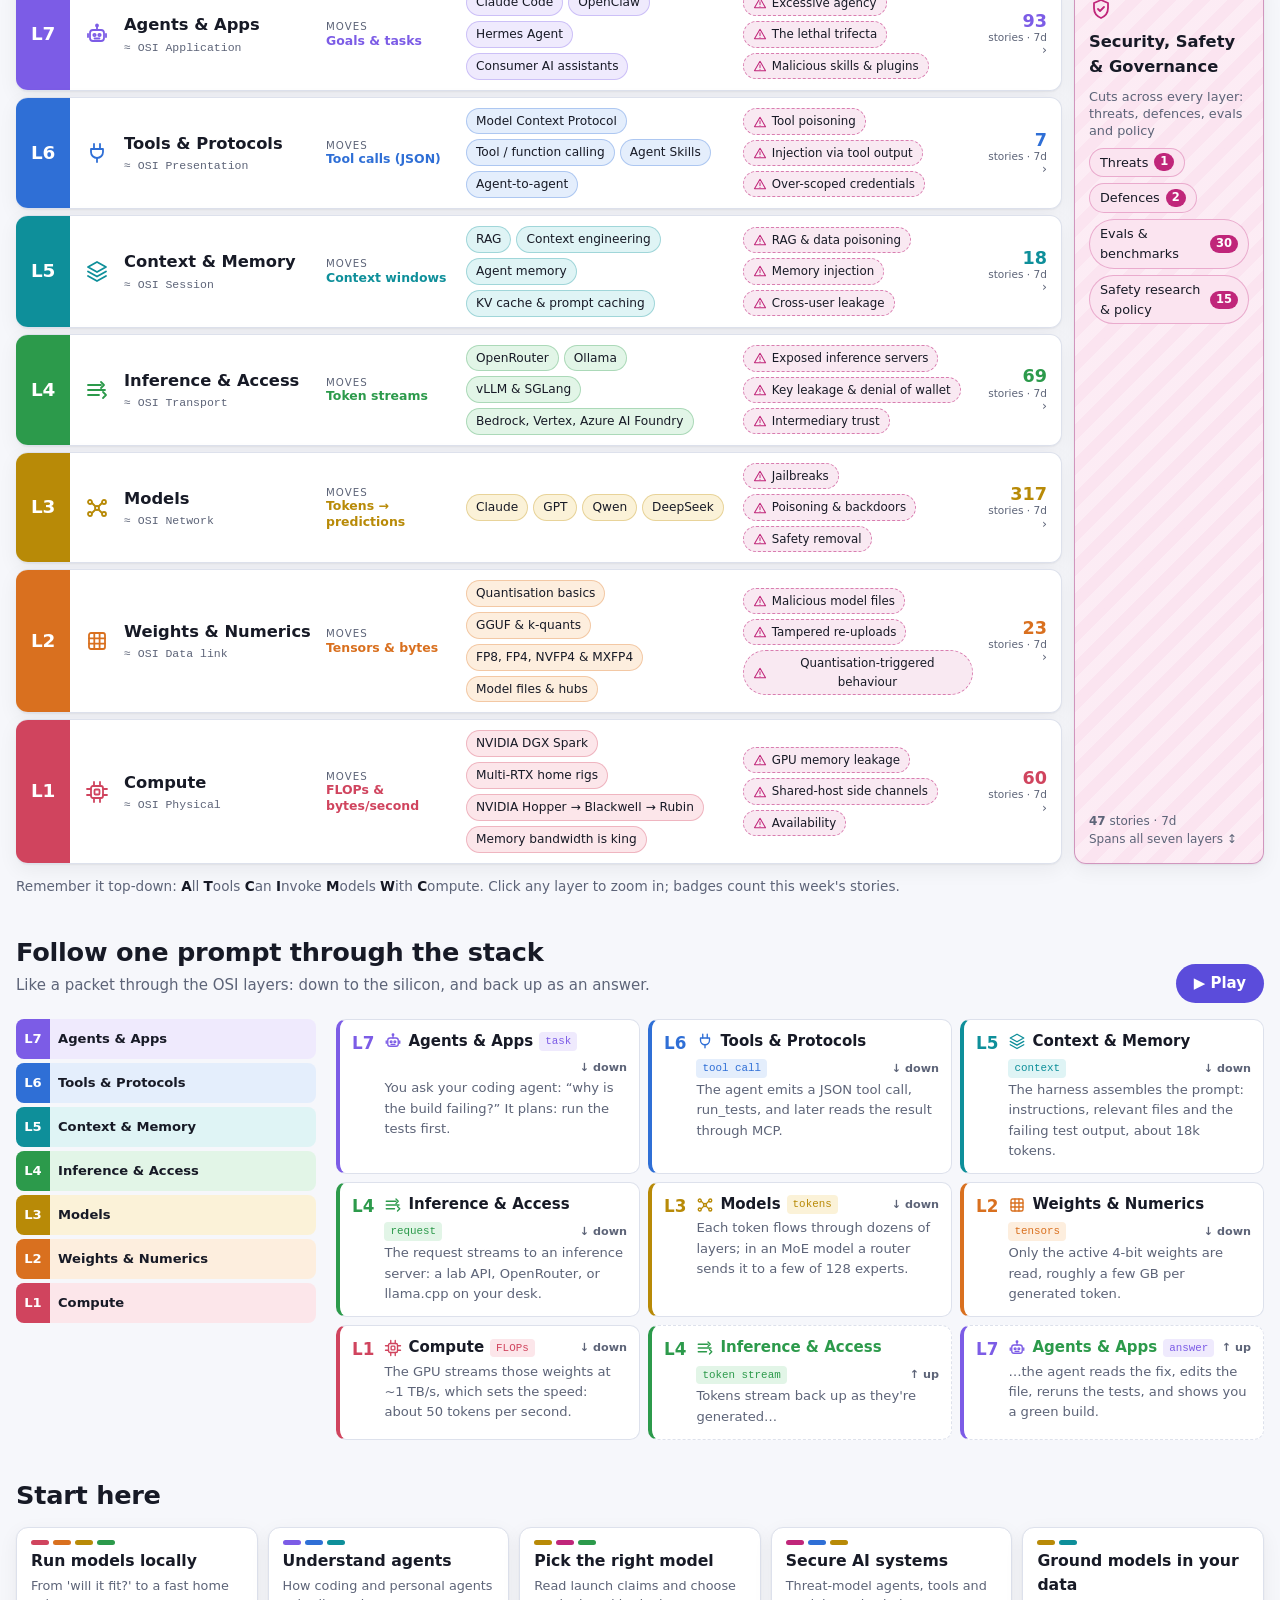
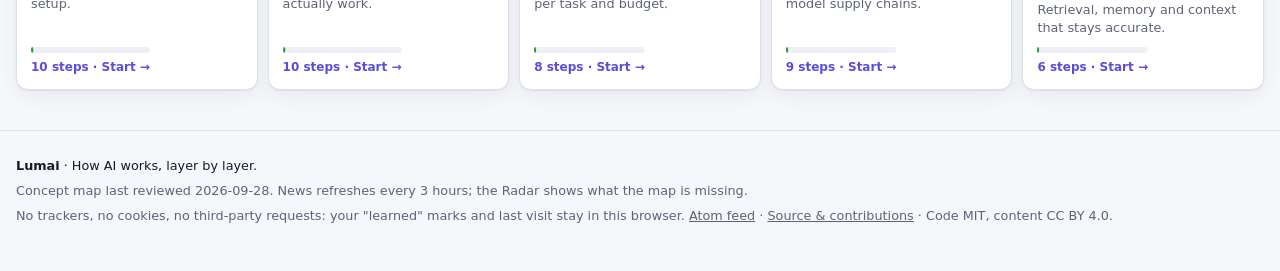
==== commit 33c3321b: "Rebrand Strata to Lumai The site is now Lumai ("How AI works, layer by layer.") and the nine-layer s" ====
--- a/site/latest/index.html
+++ b/site/latest/index.html
@@ -5,11 +5,11 @@
   <meta name="viewport" content="width=device-width, initial-scale=1">
   <meta http-equiv="Content-Security-Policy" content="default-src 'self'; script-src 'self'; style-src 'self'; img-src 'self' data:; base-uri 'none'; form-action 'none'">
   <meta name="robots" content="noindex">
-  <link rel="canonical" href="https://hmussana.github.io/Strata/news/">
-  <title>Strata · AI news feed</title>
+  <link rel="canonical" href="https://lumai.how/news/">
+  <title>AI news feed · Lumai</title>
   <script src="redirect.js"></script>
 </head>
 <body>
-  <p>The news feed has moved to <a href="../news/">Strata's AI news feed</a>.</p>
+  <p>The news feed has moved to <a href="../news/">Lumai's AI news feed</a>.</p>
 </body>
 </html>
